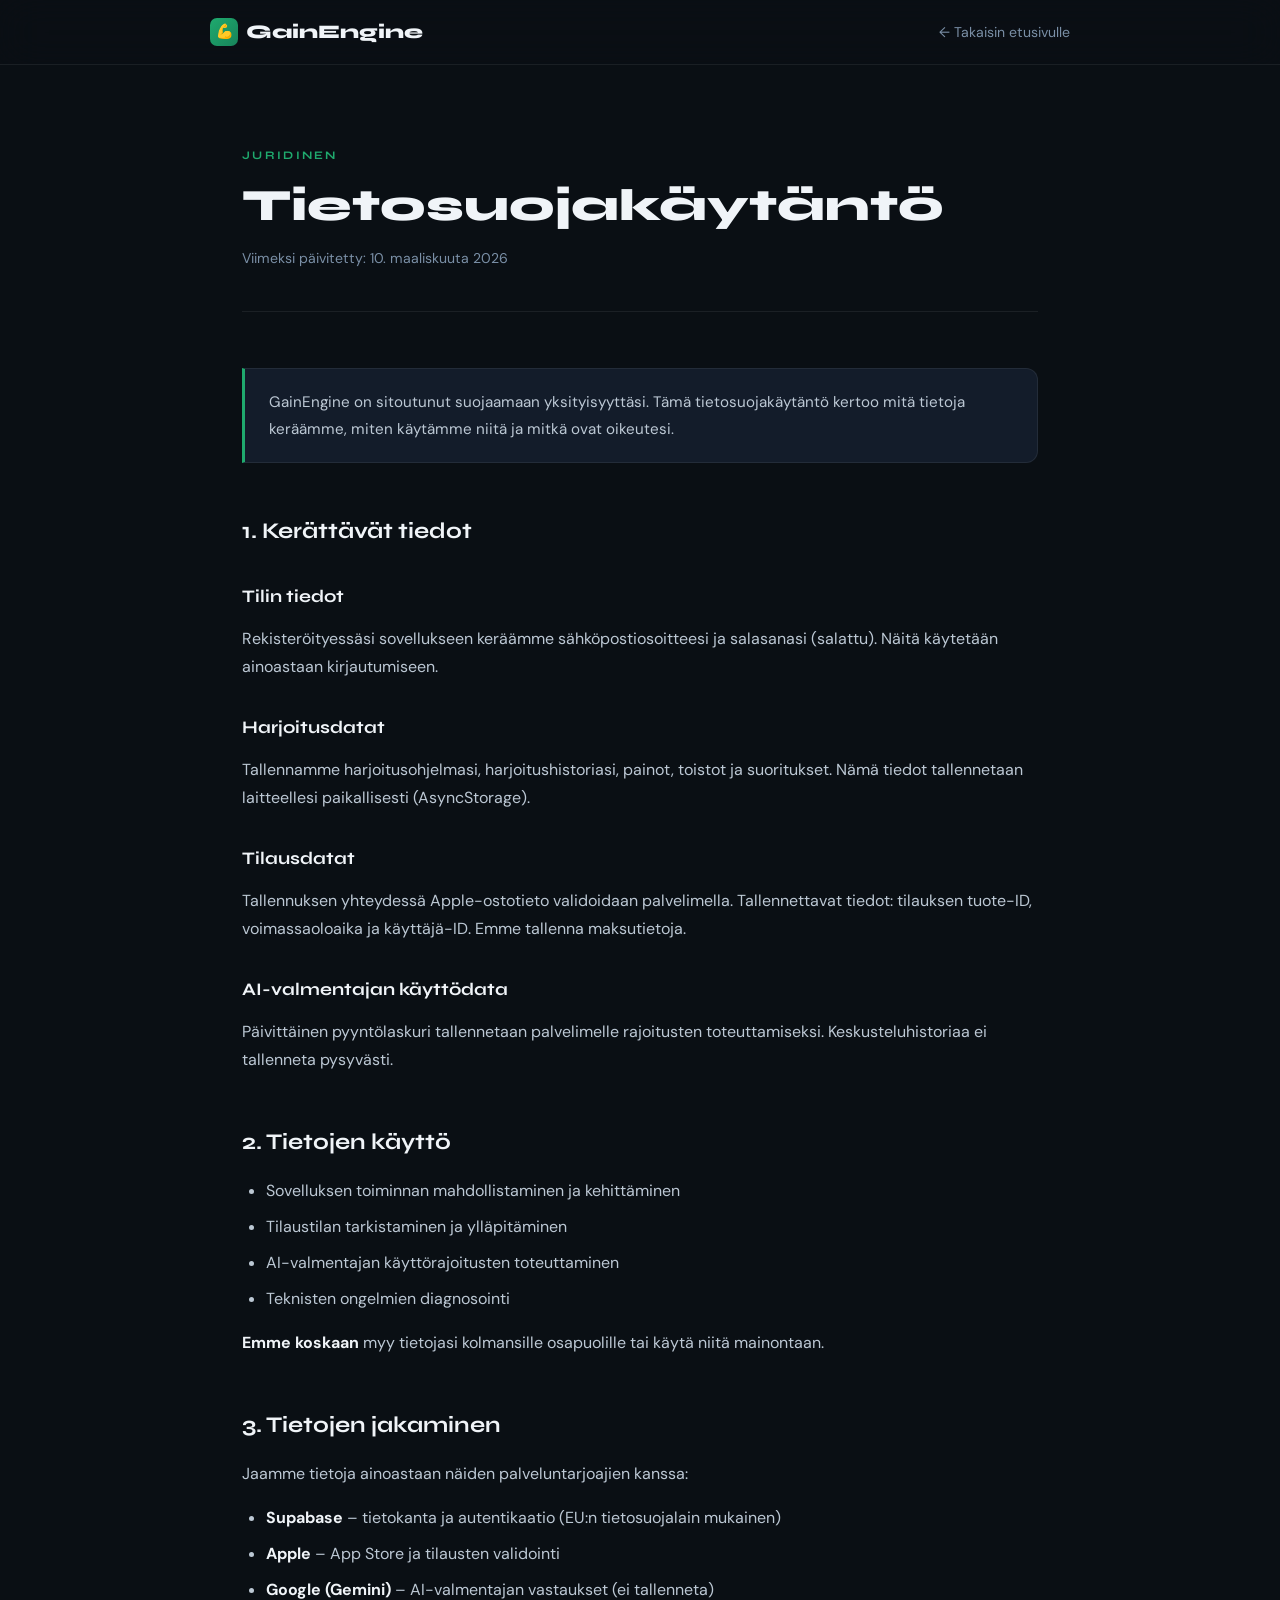
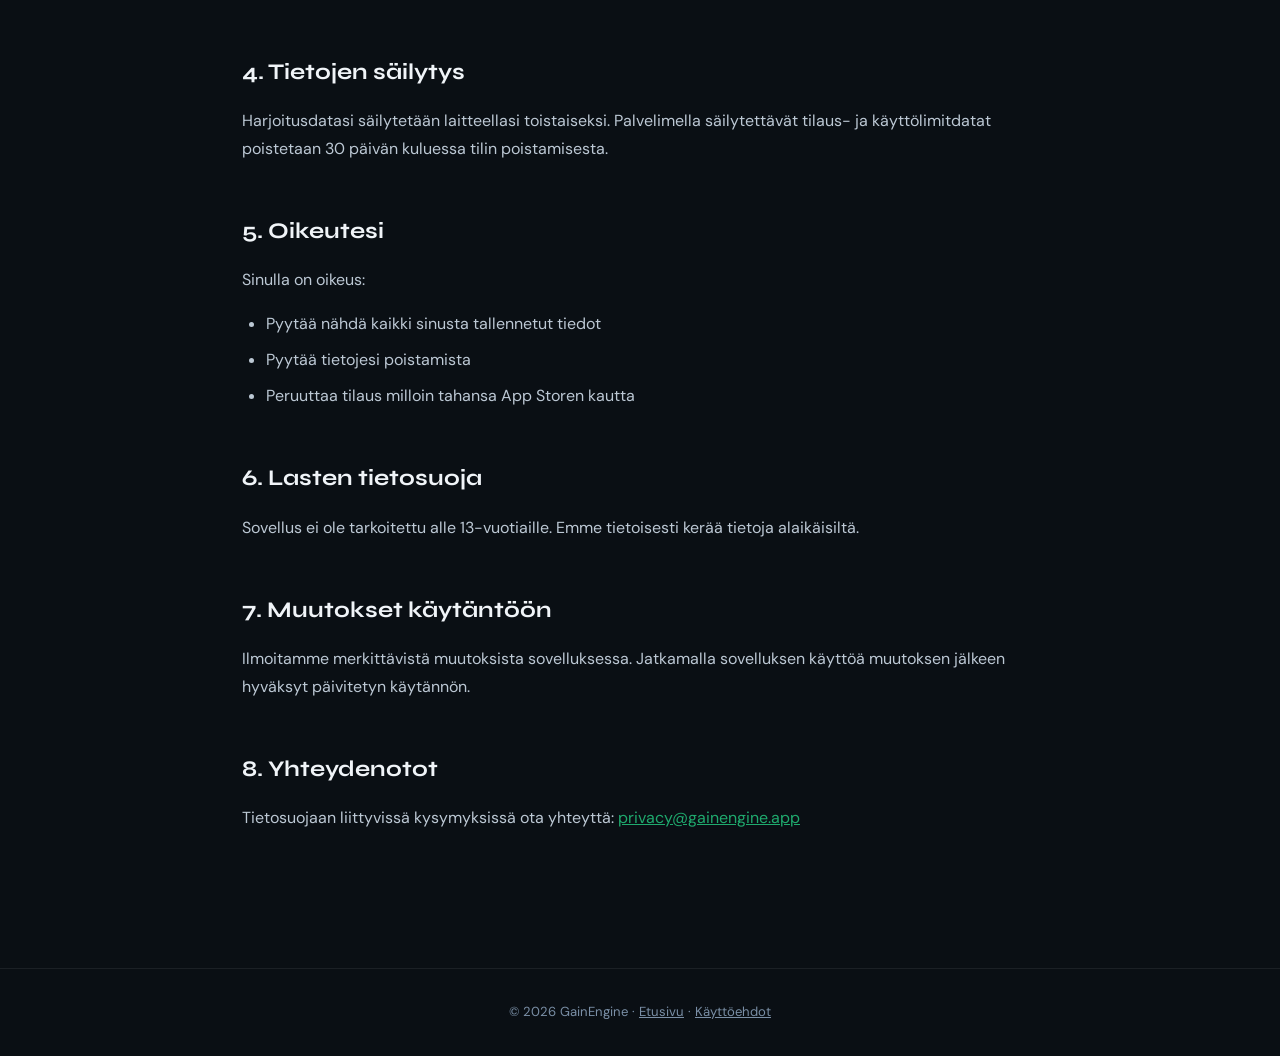
==== privacy.html @ b8f7d321 "Add files via upload" ====
<!DOCTYPE html>
<html lang="fi">
<head>
  <meta charset="UTF-8" />
  <meta name="viewport" content="width=device-width, initial-scale=1.0" />
  <title>Tietosuojakäytäntö – GainEngine</title>
  <link rel="preconnect" href="https://fonts.googleapis.com" />
  <link rel="preconnect" href="https://fonts.gstatic.com" crossorigin />
  <link href="https://fonts.googleapis.com/css2?family=Syne:wght@400;600;700;800&family=DM+Sans:ital,wght@0,300;0,400;0,500;1,300&display=swap" rel="stylesheet" />
  <style>
    *, *::before, *::after { box-sizing: border-box; margin: 0; padding: 0; }
    :root {
      --brand: #1FAA6E; --bg: #0A0F14; --bg2: #0E1520; --card: #131C2A;
      --border: rgba(255,255,255,0.07); --text: #F0F4F8; --muted: #7A8FA6;
      --font-display: 'Syne', sans-serif; --font-body: 'DM Sans', sans-serif;
    }
    body { background: var(--bg); color: var(--text); font-family: var(--font-body); font-size: 16px; line-height: 1.75; }
    nav {
      position: sticky; top: 0; z-index: 100;
      background: rgba(10,15,20,0.9); backdrop-filter: blur(20px);
      border-bottom: 1px solid var(--border); padding: 0 32px;
    }
    .nav-inner { max-width: 860px; margin: 0 auto; display: flex; align-items: center; justify-content: space-between; height: 64px; }
    .nav-logo { font-family: var(--font-display); font-size: 1.2rem; font-weight: 800; color: var(--text); text-decoration: none; display: flex; align-items: center; gap: 8px; }
    .nav-logo-icon { width: 28px; height: 28px; border-radius: 7px; background: linear-gradient(135deg, var(--brand), #17835A); display: flex; align-items: center; justify-content: center; font-size: 14px; }
    .back-link { color: var(--muted); text-decoration: none; font-size: 0.88rem; display: flex; align-items: center; gap: 6px; transition: color 0.2s; }
    .back-link:hover { color: var(--text); }
    .doc-wrap { max-width: 860px; margin: 0 auto; padding: 80px 32px 120px; }
    .doc-header { margin-bottom: 56px; padding-bottom: 40px; border-bottom: 1px solid var(--border); }
    .doc-tag { font-family: var(--font-display); font-size: 0.72rem; font-weight: 700; letter-spacing: 0.2em; text-transform: uppercase; color: var(--brand); margin-bottom: 16px; }
    .doc-header h1 { font-family: var(--font-display); font-size: 2.8rem; font-weight: 800; line-height: 1.1; margin-bottom: 16px; }
    .doc-meta { color: var(--muted); font-size: 0.88rem; }
    .doc-body h2 { font-family: var(--font-display); font-size: 1.4rem; font-weight: 700; margin: 48px 0 16px; color: var(--text); }
    .doc-body h3 { font-family: var(--font-display); font-size: 1.1rem; font-weight: 700; margin: 32px 0 12px; color: var(--text); }
    .doc-body p { color: #BCC8D4; margin-bottom: 16px; }
    .doc-body ul { padding-left: 24px; margin-bottom: 16px; }
    .doc-body li { color: #BCC8D4; margin-bottom: 8px; }
    .doc-body a { color: var(--brand); }
    .doc-body strong { color: var(--text); }
    .info-box { background: var(--card); border: 1px solid var(--border); border-left: 3px solid var(--brand); border-radius: 0 12px 12px 0; padding: 20px 24px; margin: 24px 0; }
    .info-box p { margin: 0; color: #BCC8D4; font-size: 0.95rem; }
    footer { border-top: 1px solid var(--border); padding: 32px; text-align: center; color: var(--muted); font-size: 0.82rem; }
    footer a { color: var(--muted); }
  </style>
</head>
<body>
  <nav>
    <div class="nav-inner">
      <a href="index.html" class="nav-logo">
        <div class="nav-logo-icon">💪</div>
        GainEngine
      </a>
      <a href="index.html" class="back-link">← Takaisin etusivulle</a>
    </div>
  </nav>

  <div class="doc-wrap">
    <div class="doc-header">
      <div class="doc-tag">Juridinen</div>
      <h1>Tietosuojakäytäntö</h1>
      <div class="doc-meta">Viimeksi päivitetty: 10. maaliskuuta 2026</div>
    </div>

    <div class="doc-body">
      <div class="info-box">
        <p>GainEngine on sitoutunut suojaamaan yksityisyyttäsi. Tämä tietosuojakäytäntö kertoo mitä tietoja keräämme, miten käytämme niitä ja mitkä ovat oikeutesi.</p>
      </div>

      <h2>1. Kerättävät tiedot</h2>
      <h3>Tilin tiedot</h3>
      <p>Rekisteröityessäsi sovellukseen keräämme sähköpostiosoitteesi ja salasanasi (salattu). Näitä käytetään ainoastaan kirjautumiseen.</p>

      <h3>Harjoitusdatat</h3>
      <p>Tallennamme harjoitusohjelmasi, harjoitushistoriasi, painot, toistot ja suoritukset. Nämä tiedot tallennetaan laitteellesi paikallisesti (AsyncStorage).</p>

      <h3>Tilausdatat</h3>
      <p>Tallennuksen yhteydessä Apple-ostotieto validoidaan palvelimella. Tallennettavat tiedot: tilauksen tuote-ID, voimassaoloaika ja käyttäjä-ID. Emme tallenna maksutietoja.</p>

      <h3>AI-valmentajan käyttödata</h3>
      <p>Päivittäinen pyyntölaskuri tallennetaan palvelimelle rajoitusten toteuttamiseksi. Keskusteluhistoriaa ei tallenneta pysyvästi.</p>

      <h2>2. Tietojen käyttö</h2>
      <ul>
        <li>Sovelluksen toiminnan mahdollistaminen ja kehittäminen</li>
        <li>Tilaustilan tarkistaminen ja ylläpitäminen</li>
        <li>AI-valmentajan käyttörajoitusten toteuttaminen</li>
        <li>Teknisten ongelmien diagnosointi</li>
      </ul>
      <p><strong>Emme koskaan</strong> myy tietojasi kolmansille osapuolille tai käytä niitä mainontaan.</p>

      <h2>3. Tietojen jakaminen</h2>
      <p>Jaamme tietoja ainoastaan näiden palveluntarjoajien kanssa:</p>
      <ul>
        <li><strong>Supabase</strong> – tietokanta ja autentikaatio (EU:n tietosuojalain mukainen)</li>
        <li><strong>Apple</strong> – App Store ja tilausten validointi</li>
        <li><strong>Google (Gemini)</strong> – AI-valmentajan vastaukset (ei tallenneta)</li>
      </ul>

      <h2>4. Tietojen säilytys</h2>
      <p>Harjoitusdatasi säilytetään laitteellasi toistaiseksi. Palvelimella säilytettävät tilaus- ja käyttölimitdatat poistetaan 30 päivän kuluessa tilin poistamisesta.</p>

      <h2>5. Oikeutesi</h2>
      <p>Sinulla on oikeus:</p>
      <ul>
        <li>Pyytää nähdä kaikki sinusta tallennetut tiedot</li>
        <li>Pyytää tietojesi poistamista</li>
        <li>Peruuttaa tilaus milloin tahansa App Storen kautta</li>
      </ul>

      <h2>6. Lasten tietosuoja</h2>
      <p>Sovellus ei ole tarkoitettu alle 13-vuotiaille. Emme tietoisesti kerää tietoja alaikäisiltä.</p>

      <h2>7. Muutokset käytäntöön</h2>
      <p>Ilmoitamme merkittävistä muutoksista sovelluksessa. Jatkamalla sovelluksen käyttöä muutoksen jälkeen hyväksyt päivitetyn käytännön.</p>

      <h2>8. Yhteydenotot</h2>
      <p>Tietosuojaan liittyvissä kysymyksissä ota yhteyttä: <a href="mailto:privacy@gainengine.app">privacy@gainengine.app</a></p>
    </div>
  </div>

  <footer>
    <p>© 2026 GainEngine · <a href="index.html">Etusivu</a> · <a href="terms.html">Käyttöehdot</a></p>
  </footer>
</body>
</html>
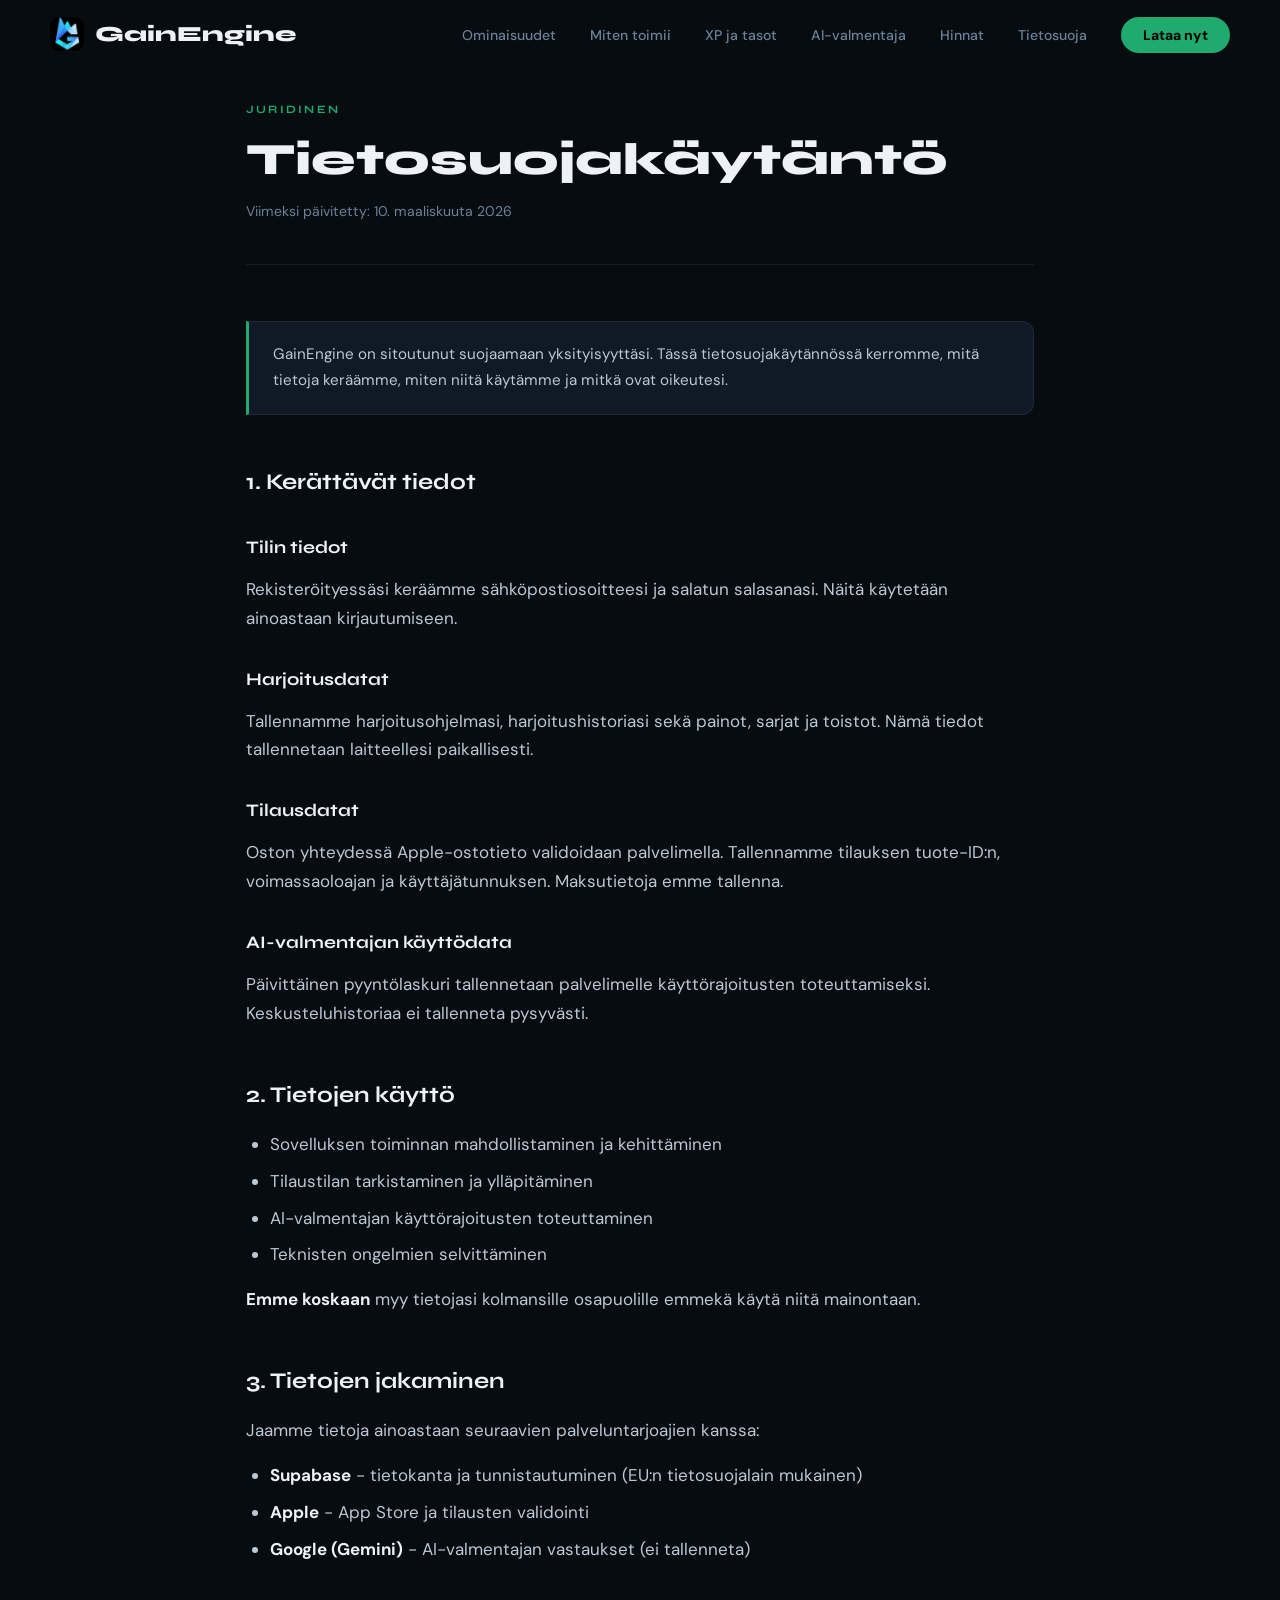
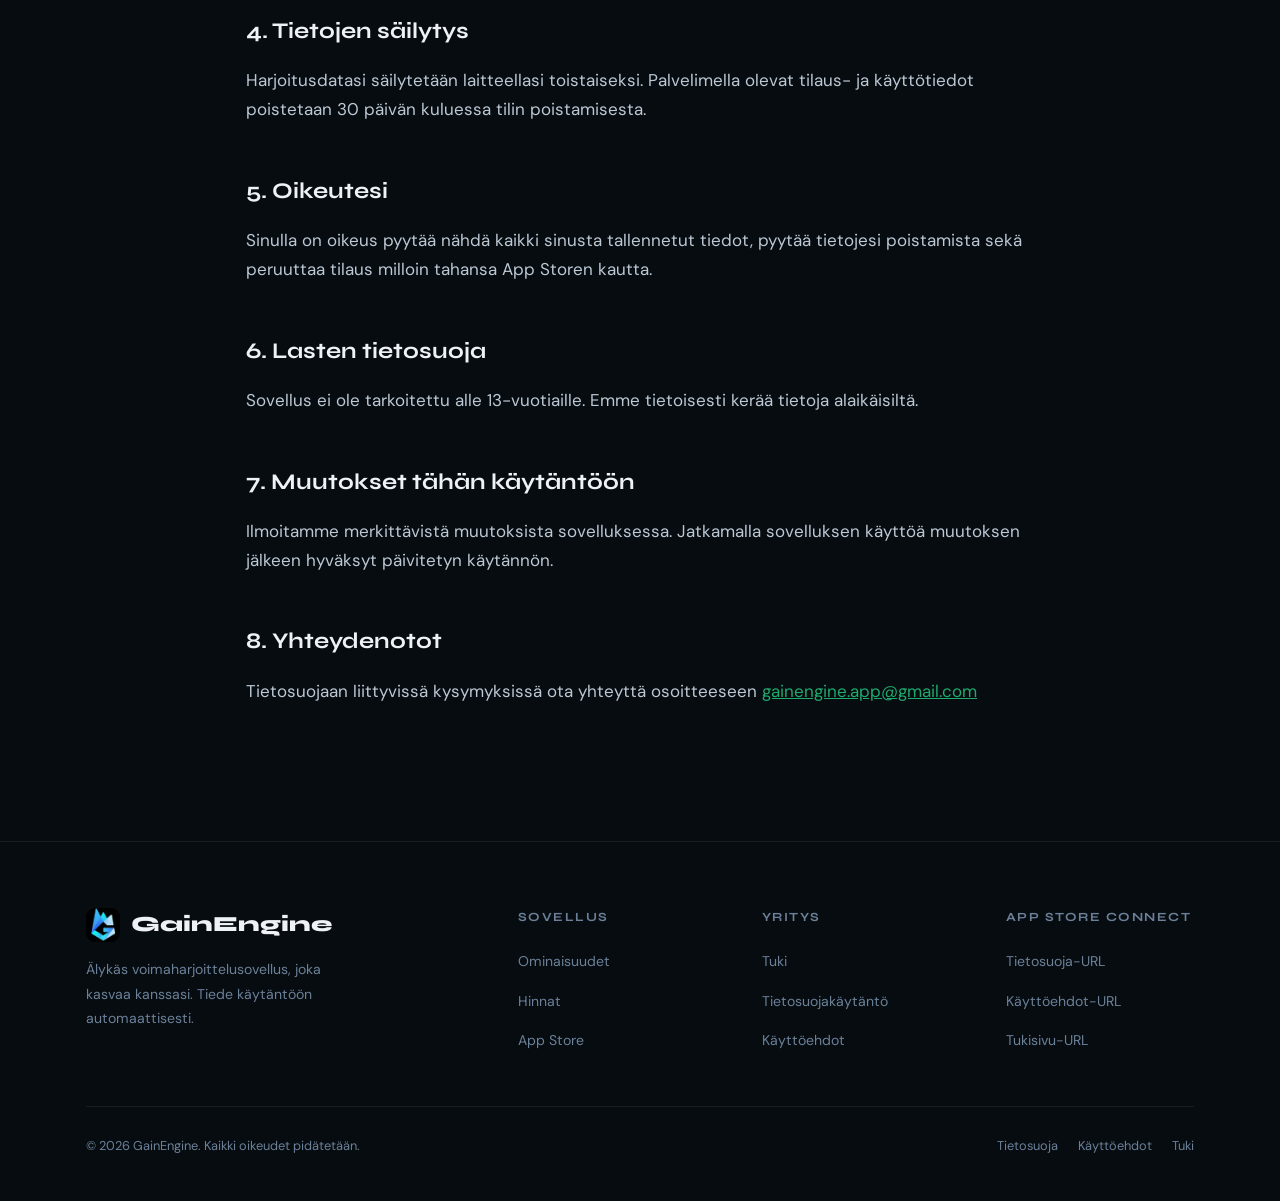
==== commit bdb7fc0a: "Add GainEngine website" ====
--- a/privacy.html
+++ b/privacy.html
@@ -1,125 +1,192 @@
 <!DOCTYPE html>
 <html lang="fi">
 <head>
-  <meta charset="UTF-8" />
-  <meta name="viewport" content="width=device-width, initial-scale=1.0" />
-  <title>Tietosuojakäytäntö – GainEngine</title>
-  <link rel="preconnect" href="https://fonts.googleapis.com" />
-  <link rel="preconnect" href="https://fonts.gstatic.com" crossorigin />
-  <link href="https://fonts.googleapis.com/css2?family=Syne:wght@400;600;700;800&family=DM+Sans:ital,wght@0,300;0,400;0,500;1,300&display=swap" rel="stylesheet" />
+  <meta charset="UTF-8"/><meta name="viewport" content="width=device-width, initial-scale=1.0"/>
+  <title>Tietosuojakäytäntö - GainEngine</title>
+  <link rel="preconnect" href="https://fonts.googleapis.com"/>
+  <link rel="preconnect" href="https://fonts.gstatic.com" crossorigin/>
+  <link href="https://fonts.googleapis.com/css2?family=Syne:wght@400;700;800&family=DM+Sans:opsz,wght@9..40,400;9..40,500&display=swap" rel="stylesheet"/>
   <style>
     *, *::before, *::after { box-sizing: border-box; margin: 0; padding: 0; }
     :root {
-      --brand: #1FAA6E; --bg: #0A0F14; --bg2: #0E1520; --card: #131C2A;
-      --border: rgba(255,255,255,0.07); --text: #F0F4F8; --muted: #7A8FA6;
-      --font-display: 'Syne', sans-serif; --font-body: 'DM Sans', sans-serif;
+      --green: #1FAA6E; --green-dim: #17835A; --bg: #070C10; --bg2: #0C1520;
+      --card: #0F1A26; --card2: #131F2E; --border: rgba(255,255,255,0.07);
+      --text: #EEF2F7; --muted: #6B8099; --gold: #F59E0B;
+      --fh: 'Syne', sans-serif; --fb: 'DM Sans', sans-serif; --r: 18px; --max: 1180px;
     }
-    body { background: var(--bg); color: var(--text); font-family: var(--font-body); font-size: 16px; line-height: 1.75; }
-    nav {
-      position: sticky; top: 0; z-index: 100;
-      background: rgba(10,15,20,0.9); backdrop-filter: blur(20px);
-      border-bottom: 1px solid var(--border); padding: 0 32px;
-    }
-    .nav-inner { max-width: 860px; margin: 0 auto; display: flex; align-items: center; justify-content: space-between; height: 64px; }
-    .nav-logo { font-family: var(--font-display); font-size: 1.2rem; font-weight: 800; color: var(--text); text-decoration: none; display: flex; align-items: center; gap: 8px; }
-    .nav-logo-icon { width: 28px; height: 28px; border-radius: 7px; background: linear-gradient(135deg, var(--brand), #17835A); display: flex; align-items: center; justify-content: center; font-size: 14px; }
-    .back-link { color: var(--muted); text-decoration: none; font-size: 0.88rem; display: flex; align-items: center; gap: 6px; transition: color 0.2s; }
-    .back-link:hover { color: var(--text); }
-    .doc-wrap { max-width: 860px; margin: 0 auto; padding: 80px 32px 120px; }
+    html { scroll-behavior: smooth; }
+    body { background: var(--bg); color: var(--text); font-family: var(--fb); font-size: 17px; line-height: 1.7; overflow-x: hidden; }
+    .container { max-width: var(--max); margin: 0 auto; padding: 0 36px; }
+    strong { color: var(--text); }
+    a { transition: color 0.2s; }
+
+    /* nav */
+    #nav { position: fixed; top: 0; left: 0; right: 0; z-index: 200; padding: 0 36px; transition: background 0.4s, border-color 0.4s; }
+    #nav.scrolled { background: rgba(7,12,16,0.92); backdrop-filter: blur(24px); border-bottom: 1px solid var(--border); }
+    .nav-in { max-width: var(--max); margin: 0 auto; display: flex; align-items: center; justify-content: space-between; height: 68px; }
+    .logo { display: flex; align-items: center; gap: 11px; text-decoration: none; color: var(--text); font-family: var(--fh); font-size: 1.35rem; font-weight: 800; }
+    .logo img { width: 34px; height: 34px; border-radius: 9px; object-fit: cover; }
+    .nav-links { display: flex; align-items: center; gap: 34px; list-style: none; }
+    .nav-links a { color: var(--muted); text-decoration: none; font-size: 0.88rem; font-weight: 500; }
+    .nav-links a:hover { color: var(--text); }
+    .nav-links .nl-cta { background: var(--green); color: #000 !important; padding: 9px 22px; border-radius: 50px; font-weight: 700 !important; }
+    .nav-links .nl-cta:hover { background: #22BB79; }
+
+    /* footer */
+    footer { border-top: 1px solid var(--border); padding: 64px 0 44px; }
+    .foot-in { display: grid; grid-template-columns: 2fr 1fr 1fr 1fr; gap: 56px; margin-bottom: 52px; }
+    .foot-brand p { color: var(--muted); font-size: 0.88rem; max-width: 280px; line-height: 1.75; margin-top: 14px; }
+    .foot-col h4 { font-family: var(--fh); font-size: 0.78rem; font-weight: 700; text-transform: uppercase; letter-spacing: 0.12em; color: var(--muted); margin-bottom: 18px; }
+    .foot-col ul { list-style: none; display: flex; flex-direction: column; gap: 11px; }
+    .foot-col a { color: var(--muted); text-decoration: none; font-size: 0.88rem; }
+    .foot-col a:hover { color: var(--text); }
+    .foot-btm { display: flex; align-items: center; justify-content: space-between; padding-top: 28px; border-top: 1px solid var(--border); font-size: 0.8rem; color: var(--muted); }
+    .foot-btm-links { display: flex; gap: 20px; }
+    .foot-btm-links a { color: var(--muted); text-decoration: none; }
+    .foot-btm-links a:hover { color: var(--text); }
+
+    /* buttons */
+    .btn { display: inline-flex; align-items: center; justify-content: center; gap: 10px; font-family: var(--fh); font-weight: 700; text-decoration: none; border-radius: 50px; border: none; cursor: pointer; transition: all 0.22s; }
+    .btn-primary { background: var(--green); color: #000; padding: 17px 34px; font-size: 1rem; box-shadow: 0 0 48px rgba(31,170,110,0.35); }
+    .btn-primary:hover { background: #22BB79; transform: translateY(-2px); }
+    .btn-apple { background: #000; color: #fff; padding: 14px 28px; font-size: 0.95rem; border: 1px solid rgba(255,255,255,0.15); }
+    .btn-apple:hover { background: #111; transform: translateY(-2px); }
+    .btn-apple svg { width: 22px; height: 22px; flex-shrink: 0; }
+    .btn-ghost { color: var(--muted); padding: 14px 24px; font-size: 0.9rem; border: 1px solid var(--border); }
+    .btn-ghost:hover { color: var(--text); border-color: rgba(255,255,255,0.18); }
+
+    /* doc pages */
+    .doc-wrap { max-width: 860px; margin: 0 auto; padding: 100px 36px 120px; }
+    .doc-tag { font-family: var(--fh); font-size: 0.7rem; font-weight: 700; letter-spacing: 0.2em; text-transform: uppercase; color: var(--green); margin-bottom: 16px; }
     .doc-header { margin-bottom: 56px; padding-bottom: 40px; border-bottom: 1px solid var(--border); }
-    .doc-tag { font-family: var(--font-display); font-size: 0.72rem; font-weight: 700; letter-spacing: 0.2em; text-transform: uppercase; color: var(--brand); margin-bottom: 16px; }
-    .doc-header h1 { font-family: var(--font-display); font-size: 2.8rem; font-weight: 800; line-height: 1.1; margin-bottom: 16px; }
+    .doc-header h1 { font-family: var(--fh); font-size: 2.8rem; font-weight: 800; line-height: 1.1; margin-bottom: 16px; }
     .doc-meta { color: var(--muted); font-size: 0.88rem; }
-    .doc-body h2 { font-family: var(--font-display); font-size: 1.4rem; font-weight: 700; margin: 48px 0 16px; color: var(--text); }
-    .doc-body h3 { font-family: var(--font-display); font-size: 1.1rem; font-weight: 700; margin: 32px 0 12px; color: var(--text); }
+    .doc-body h2 { font-family: var(--fh); font-size: 1.4rem; font-weight: 700; margin: 48px 0 16px; }
+    .doc-body h3 { font-family: var(--fh); font-size: 1.1rem; font-weight: 700; margin: 32px 0 12px; }
     .doc-body p { color: #BCC8D4; margin-bottom: 16px; }
     .doc-body ul { padding-left: 24px; margin-bottom: 16px; }
     .doc-body li { color: #BCC8D4; margin-bottom: 8px; }
-    .doc-body a { color: var(--brand); }
+    .doc-body a { color: var(--green); }
     .doc-body strong { color: var(--text); }
-    .info-box { background: var(--card); border: 1px solid var(--border); border-left: 3px solid var(--brand); border-radius: 0 12px 12px 0; padding: 20px 24px; margin: 24px 0; }
+    .info-box { background: var(--card); border: 1px solid var(--border); border-left: 3px solid var(--green); border-radius: 0 12px 12px 0; padding: 20px 24px; margin: 24px 0; }
     .info-box p { margin: 0; color: #BCC8D4; font-size: 0.95rem; }
-    footer { border-top: 1px solid var(--border); padding: 32px; text-align: center; color: var(--muted); font-size: 0.82rem; }
-    footer a { color: var(--muted); }
-  </style>
+
+    @media (max-width: 640px) {
+      .container { padding: 0 20px; }
+      .nav-links { display: none; }
+      .foot-in { grid-template-columns: 1fr; gap: 32px; }
+      .foot-btm { flex-direction: column; gap: 12px; text-align: center; }
+    }
+</style>
 </head>
 <body>
-  <nav>
-    <div class="nav-inner">
-      <a href="index.html" class="nav-logo">
-        <div class="nav-logo-icon">💪</div>
-        GainEngine
-      </a>
-      <a href="index.html" class="back-link">← Takaisin etusivulle</a>
+
+<nav id="nav">
+  <div class="nav-in">
+    <a href="#" class="logo"><img src="[data-uri]" alt="GainEngine" />GainEngine</a>
+    <ul class="nav-links">
+      <li><a href="index.html#features">Ominaisuudet</a></li>
+      <li><a href="index.html#how">Miten toimii</a></li>
+      <li><a href="index.html#xp">XP ja tasot</a></li>
+      <li><a href="index.html#ai">AI-valmentaja</a></li>
+      <li><a href="index.html#pricing">Hinnat</a></li>
+      <li><a href="privacy.html">Tietosuoja</a></li>
+      <li><a href="https://apps.apple.com/app/gainengine/id6739397539" class="nl-cta">Lataa nyt</a></li>
+    </ul>
+  </div>
+</nav>
+
+<div class="doc-wrap">
+  <div class="doc-header">
+    <div class="doc-tag">Juridinen</div>
+    <h1>Tietosuojakäytäntö</h1>
+    <div class="doc-meta">Viimeksi päivitetty: 10. maaliskuuta 2026</div>
+  </div>
+  <div class="doc-body">
+    <div class="info-box"><p>GainEngine on sitoutunut suojaamaan yksityisyyttäsi. Tässä tietosuojakäytännössä kerromme, mitä tietoja keräämme, miten niitä käytämme ja mitkä ovat oikeutesi.</p></div>
+    <h2>1. Kerättävät tiedot</h2>
+    <h3>Tilin tiedot</h3>
+    <p>Rekisteröityessäsi keräämme sähköpostiosoitteesi ja salatun salasanasi. Näitä käytetään ainoastaan kirjautumiseen.</p>
+    <h3>Harjoitusdatat</h3>
+    <p>Tallennamme harjoitusohjelmasi, harjoitushistoriasi sekä painot, sarjat ja toistot. Nämä tiedot tallennetaan laitteellesi paikallisesti.</p>
+    <h3>Tilausdatat</h3>
+    <p>Oston yhteydessä Apple-ostotieto validoidaan palvelimella. Tallennamme tilauksen tuote-ID:n, voimassaoloajan ja käyttäjätunnuksen. Maksutietoja emme tallenna.</p>
+    <h3>AI-valmentajan käyttödata</h3>
+    <p>Päivittäinen pyyntölaskuri tallennetaan palvelimelle käyttörajoitusten toteuttamiseksi. Keskusteluhistoriaa ei tallenneta pysyvästi.</p>
+    <h2>2. Tietojen käyttö</h2>
+    <ul>
+      <li>Sovelluksen toiminnan mahdollistaminen ja kehittäminen</li>
+      <li>Tilaustilan tarkistaminen ja ylläpitäminen</li>
+      <li>AI-valmentajan käyttörajoitusten toteuttaminen</li>
+      <li>Teknisten ongelmien selvittäminen</li>
+    </ul>
+    <p><strong>Emme koskaan</strong> myy tietojasi kolmansille osapuolille emmekä käytä niitä mainontaan.</p>
+    <h2>3. Tietojen jakaminen</h2>
+    <p>Jaamme tietoja ainoastaan seuraavien palveluntarjoajien kanssa:</p>
+    <ul>
+      <li><strong>Supabase</strong> - tietokanta ja tunnistautuminen (EU:n tietosuojalain mukainen)</li>
+      <li><strong>Apple</strong> - App Store ja tilausten validointi</li>
+      <li><strong>Google (Gemini)</strong> - AI-valmentajan vastaukset (ei tallenneta)</li>
+    </ul>
+    <h2>4. Tietojen säilytys</h2>
+    <p>Harjoitusdatasi säilytetään laitteellasi toistaiseksi. Palvelimella olevat tilaus- ja käyttötiedot poistetaan 30 päivän kuluessa tilin poistamisesta.</p>
+    <h2>5. Oikeutesi</h2>
+    <p>Sinulla on oikeus pyytää nähdä kaikki sinusta tallennetut tiedot, pyytää tietojesi poistamista sekä peruuttaa tilaus milloin tahansa App Storen kautta.</p>
+    <h2>6. Lasten tietosuoja</h2>
+    <p>Sovellus ei ole tarkoitettu alle 13-vuotiaille. Emme tietoisesti kerää tietoja alaikäisiltä.</p>
+    <h2>7. Muutokset tähän käytäntöön</h2>
+    <p>Ilmoitamme merkittävistä muutoksista sovelluksessa. Jatkamalla sovelluksen käyttöä muutoksen jälkeen hyväksyt päivitetyn käytännön.</p>
+    <h2>8. Yhteydenotot</h2>
+    <p>Tietosuojaan liittyvissä kysymyksissä ota yhteyttä osoitteeseen <a href="mailto:gainengine.app@gmail.com">gainengine.app@gmail.com</a></p>
+  </div>
+</div>
+
+<footer>
+  <div class="container">
+    <div class="foot-in">
+      <div class="foot-brand">
+        <a href="index.html" class="logo"><img src="[data-uri]" alt="GainEngine" />GainEngine</a>
+        <p>Älykäs voimaharjoittelusovellus, joka kasvaa kanssasi. Tiede käytäntöön automaattisesti.</p>
+      </div>
+      <div class="foot-col">
+        <h4>Sovellus</h4>
+        <ul>
+          <li><a href="index.html#features">Ominaisuudet</a></li>
+          <li><a href="index.html#pricing">Hinnat</a></li>
+          <li><a href="https://apps.apple.com/app/gainengine/id6739397539">App Store</a></li>
+        </ul>
+      </div>
+      <div class="foot-col">
+        <h4>Yritys</h4>
+        <ul>
+          <li><a href="support.html">Tuki</a></li>
+          <li><a href="privacy.html">Tietosuojakäytäntö</a></li>
+          <li><a href="terms.html">Käyttöehdot</a></li>
+        </ul>
+      </div>
+      <div class="foot-col">
+        <h4>App Store Connect</h4>
+        <ul>
+          <li><a href="privacy.html">Tietosuoja-URL</a></li>
+          <li><a href="terms.html">Käyttöehdot-URL</a></li>
+          <li><a href="support.html">Tukisivu-URL</a></li>
+        </ul>
+      </div>
     </div>
-  </nav>
-
-  <div class="doc-wrap">
-    <div class="doc-header">
-      <div class="doc-tag">Juridinen</div>
-      <h1>Tietosuojakäytäntö</h1>
-      <div class="doc-meta">Viimeksi päivitetty: 10. maaliskuuta 2026</div>
-    </div>
-
-    <div class="doc-body">
-      <div class="info-box">
-        <p>GainEngine on sitoutunut suojaamaan yksityisyyttäsi. Tämä tietosuojakäytäntö kertoo mitä tietoja keräämme, miten käytämme niitä ja mitkä ovat oikeutesi.</p>
+    <div class="foot-btm">
+      <span>© 2026 GainEngine. Kaikki oikeudet pidätetään.</span>
+      <div class="foot-btm-links">
+        <a href="privacy.html">Tietosuoja</a>
+        <a href="terms.html">Käyttöehdot</a>
+        <a href="support.html">Tuki</a>
       </div>
-
-      <h2>1. Kerättävät tiedot</h2>
-      <h3>Tilin tiedot</h3>
-      <p>Rekisteröityessäsi sovellukseen keräämme sähköpostiosoitteesi ja salasanasi (salattu). Näitä käytetään ainoastaan kirjautumiseen.</p>
-
-      <h3>Harjoitusdatat</h3>
-      <p>Tallennamme harjoitusohjelmasi, harjoitushistoriasi, painot, toistot ja suoritukset. Nämä tiedot tallennetaan laitteellesi paikallisesti (AsyncStorage).</p>
-
-      <h3>Tilausdatat</h3>
-      <p>Tallennuksen yhteydessä Apple-ostotieto validoidaan palvelimella. Tallennettavat tiedot: tilauksen tuote-ID, voimassaoloaika ja käyttäjä-ID. Emme tallenna maksutietoja.</p>
-
-      <h3>AI-valmentajan käyttödata</h3>
-      <p>Päivittäinen pyyntölaskuri tallennetaan palvelimelle rajoitusten toteuttamiseksi. Keskusteluhistoriaa ei tallenneta pysyvästi.</p>
-
-      <h2>2. Tietojen käyttö</h2>
-      <ul>
-        <li>Sovelluksen toiminnan mahdollistaminen ja kehittäminen</li>
-        <li>Tilaustilan tarkistaminen ja ylläpitäminen</li>
-        <li>AI-valmentajan käyttörajoitusten toteuttaminen</li>
-        <li>Teknisten ongelmien diagnosointi</li>
-      </ul>
-      <p><strong>Emme koskaan</strong> myy tietojasi kolmansille osapuolille tai käytä niitä mainontaan.</p>
-
-      <h2>3. Tietojen jakaminen</h2>
-      <p>Jaamme tietoja ainoastaan näiden palveluntarjoajien kanssa:</p>
-      <ul>
-        <li><strong>Supabase</strong> – tietokanta ja autentikaatio (EU:n tietosuojalain mukainen)</li>
-        <li><strong>Apple</strong> – App Store ja tilausten validointi</li>
-        <li><strong>Google (Gemini)</strong> – AI-valmentajan vastaukset (ei tallenneta)</li>
-      </ul>
-
-      <h2>4. Tietojen säilytys</h2>
-      <p>Harjoitusdatasi säilytetään laitteellasi toistaiseksi. Palvelimella säilytettävät tilaus- ja käyttölimitdatat poistetaan 30 päivän kuluessa tilin poistamisesta.</p>
-
-      <h2>5. Oikeutesi</h2>
-      <p>Sinulla on oikeus:</p>
-      <ul>
-        <li>Pyytää nähdä kaikki sinusta tallennetut tiedot</li>
-        <li>Pyytää tietojesi poistamista</li>
-        <li>Peruuttaa tilaus milloin tahansa App Storen kautta</li>
-      </ul>
-
-      <h2>6. Lasten tietosuoja</h2>
-      <p>Sovellus ei ole tarkoitettu alle 13-vuotiaille. Emme tietoisesti kerää tietoja alaikäisiltä.</p>
-
-      <h2>7. Muutokset käytäntöön</h2>
-      <p>Ilmoitamme merkittävistä muutoksista sovelluksessa. Jatkamalla sovelluksen käyttöä muutoksen jälkeen hyväksyt päivitetyn käytännön.</p>
-
-      <h2>8. Yhteydenotot</h2>
-      <p>Tietosuojaan liittyvissä kysymyksissä ota yhteyttä: <a href="mailto:privacy@gainengine.app">privacy@gainengine.app</a></p>
     </div>
   </div>
+</footer>
+<script>
+  const nav = document.getElementById('nav');
+  addEventListener('scroll', () => nav.classList.toggle('scrolled', scrollY > 20), {passive:true});
+</script>
 
-  <footer>
-    <p>© 2026 GainEngine · <a href="index.html">Etusivu</a> · <a href="terms.html">Käyttöehdot</a></p>
-  </footer>
 </body>
-</html>
+</html>
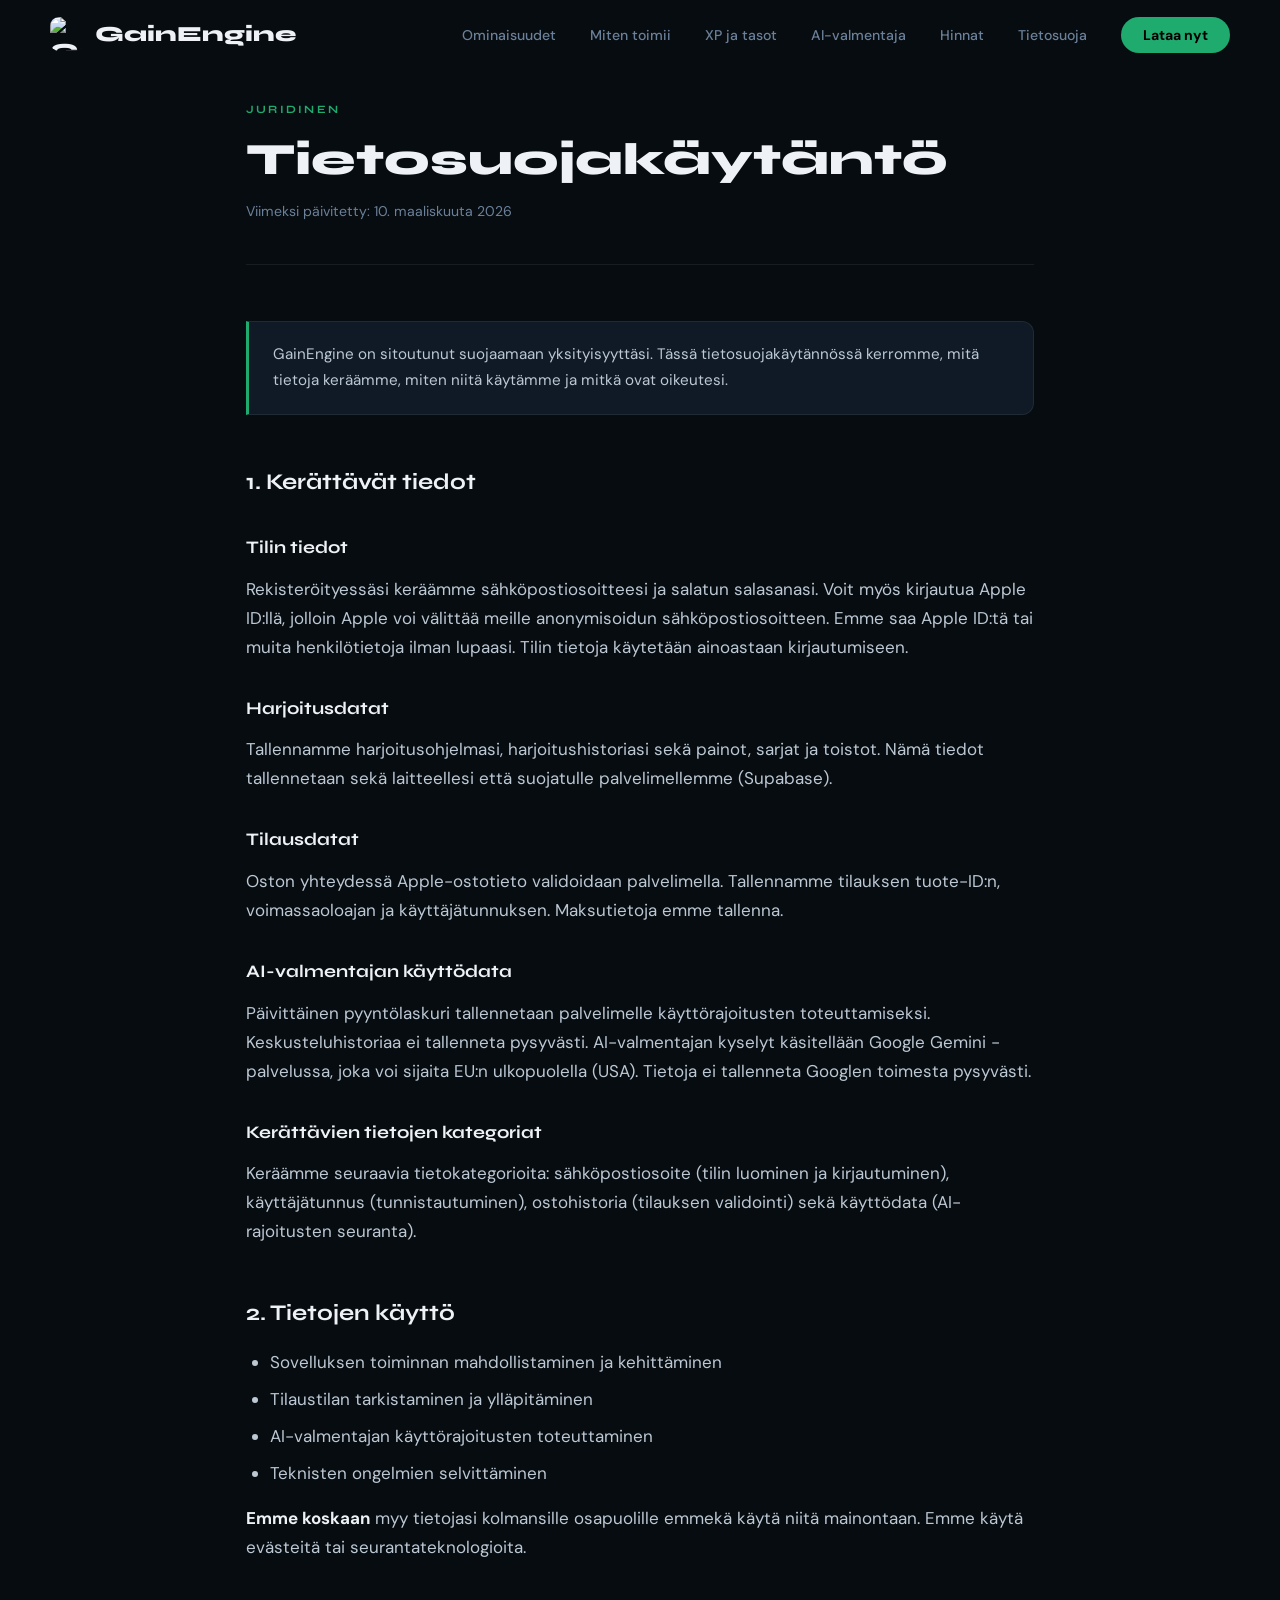
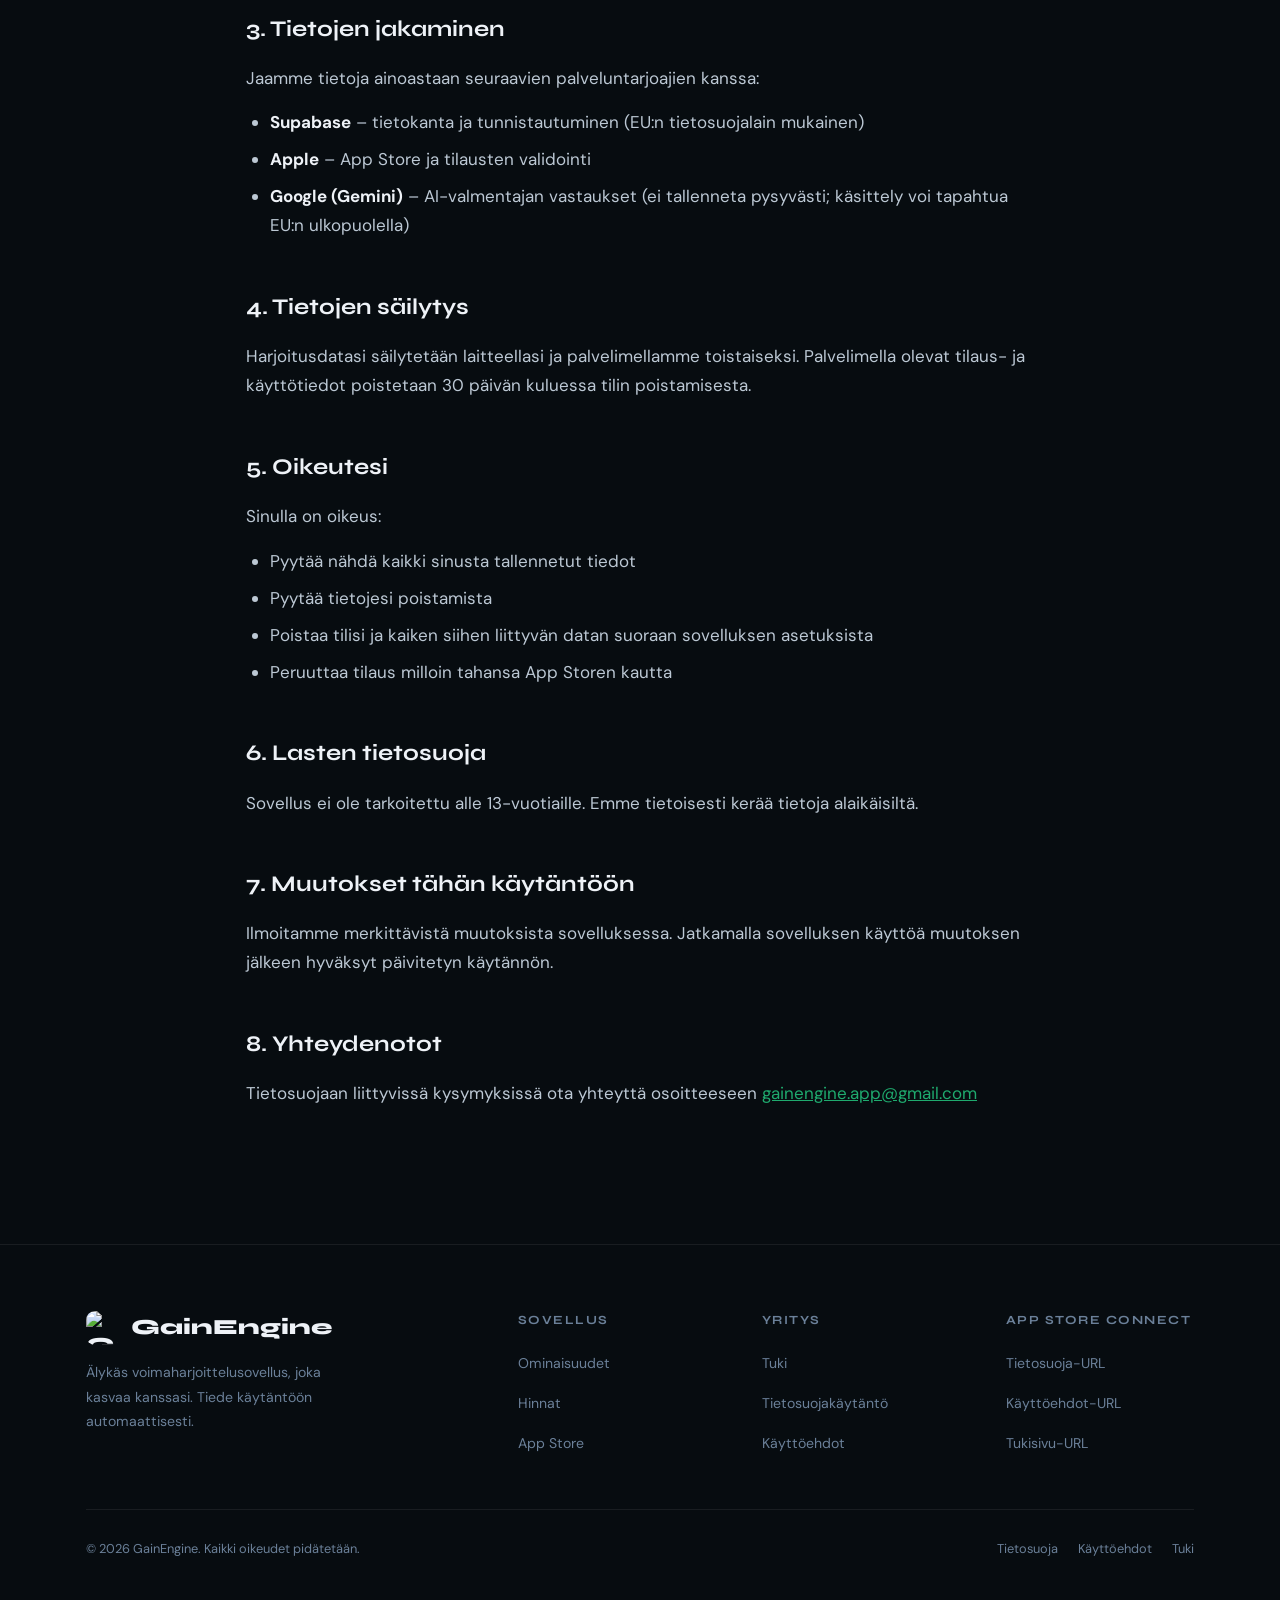
==== commit 91140b4b: "ff" ====
--- a/privacy.html
+++ b/privacy.html
@@ -83,7 +83,7 @@
 
 <nav id="nav">
   <div class="nav-in">
-    <a href="#" class="logo"><img src="[data-uri]" alt="GainEngine" />GainEngine</a>
+    <a href="#" class="logo"><img src="[data-uri]" alt="GainEngine" />GainEngine</a>
     <ul class="nav-links">
       <li><a href="index.html#features">Ominaisuudet</a></li>
       <li><a href="index.html#how">Miten toimii</a></li>
@@ -104,15 +104,24 @@
   </div>
   <div class="doc-body">
     <div class="info-box"><p>GainEngine on sitoutunut suojaamaan yksityisyyttäsi. Tässä tietosuojakäytännössä kerromme, mitä tietoja keräämme, miten niitä käytämme ja mitkä ovat oikeutesi.</p></div>
+
     <h2>1. Kerättävät tiedot</h2>
+
     <h3>Tilin tiedot</h3>
-    <p>Rekisteröityessäsi keräämme sähköpostiosoitteesi ja salatun salasanasi. Näitä käytetään ainoastaan kirjautumiseen.</p>
+    <p>Rekisteröityessäsi keräämme sähköpostiosoitteesi ja salatun salasanasi. Voit myös kirjautua Apple ID:llä, jolloin Apple voi välittää meille anonymisoidun sähköpostiosoitteen. Emme saa Apple ID:tä tai muita henkilötietoja ilman lupaasi. Tilin tietoja käytetään ainoastaan kirjautumiseen.</p>
+
     <h3>Harjoitusdatat</h3>
-    <p>Tallennamme harjoitusohjelmasi, harjoitushistoriasi sekä painot, sarjat ja toistot. Nämä tiedot tallennetaan laitteellesi paikallisesti.</p>
+    <p>Tallennamme harjoitusohjelmasi, harjoitushistoriasi sekä painot, sarjat ja toistot. Nämä tiedot tallennetaan sekä laitteellesi että suojatulle palvelimellemme (Supabase).</p>
+
     <h3>Tilausdatat</h3>
     <p>Oston yhteydessä Apple-ostotieto validoidaan palvelimella. Tallennamme tilauksen tuote-ID:n, voimassaoloajan ja käyttäjätunnuksen. Maksutietoja emme tallenna.</p>
+
     <h3>AI-valmentajan käyttödata</h3>
-    <p>Päivittäinen pyyntölaskuri tallennetaan palvelimelle käyttörajoitusten toteuttamiseksi. Keskusteluhistoriaa ei tallenneta pysyvästi.</p>
+    <p>Päivittäinen pyyntölaskuri tallennetaan palvelimelle käyttörajoitusten toteuttamiseksi. Keskusteluhistoriaa ei tallenneta pysyvästi. AI-valmentajan kyselyt käsitellään Google Gemini -palvelussa, joka voi sijaita EU:n ulkopuolella (USA). Tietoja ei tallenneta Googlen toimesta pysyvästi.</p>
+
+    <h3>Kerättävien tietojen kategoriat</h3>
+    <p>Keräämme seuraavia tietokategorioita: sähköpostiosoite (tilin luominen ja kirjautuminen), käyttäjätunnus (tunnistautuminen), ostohistoria (tilauksen validointi) sekä käyttödata (AI-rajoitusten seuranta).</p>
+
     <h2>2. Tietojen käyttö</h2>
     <ul>
       <li>Sovelluksen toiminnan mahdollistaminen ja kehittäminen</li>
@@ -120,22 +129,34 @@
       <li>AI-valmentajan käyttörajoitusten toteuttaminen</li>
       <li>Teknisten ongelmien selvittäminen</li>
     </ul>
-    <p><strong>Emme koskaan</strong> myy tietojasi kolmansille osapuolille emmekä käytä niitä mainontaan.</p>
+    <p><strong>Emme koskaan</strong> myy tietojasi kolmansille osapuolille emmekä käytä niitä mainontaan. Emme käytä evästeitä tai seurantateknologioita.</p>
+
     <h2>3. Tietojen jakaminen</h2>
     <p>Jaamme tietoja ainoastaan seuraavien palveluntarjoajien kanssa:</p>
     <ul>
-      <li><strong>Supabase</strong> - tietokanta ja tunnistautuminen (EU:n tietosuojalain mukainen)</li>
-      <li><strong>Apple</strong> - App Store ja tilausten validointi</li>
-      <li><strong>Google (Gemini)</strong> - AI-valmentajan vastaukset (ei tallenneta)</li>
-    </ul>
+      <li><strong>Supabase</strong> – tietokanta ja tunnistautuminen (EU:n tietosuojalain mukainen)</li>
+      <li><strong>Apple</strong> – App Store ja tilausten validointi</li>
+      <li><strong>Google (Gemini)</strong> – AI-valmentajan vastaukset (ei tallenneta pysyvästi; käsittely voi tapahtua EU:n ulkopuolella)</li>
+    </ul>
+
     <h2>4. Tietojen säilytys</h2>
-    <p>Harjoitusdatasi säilytetään laitteellasi toistaiseksi. Palvelimella olevat tilaus- ja käyttötiedot poistetaan 30 päivän kuluessa tilin poistamisesta.</p>
+    <p>Harjoitusdatasi säilytetään laitteellasi ja palvelimellamme toistaiseksi. Palvelimella olevat tilaus- ja käyttötiedot poistetaan 30 päivän kuluessa tilin poistamisesta.</p>
+
     <h2>5. Oikeutesi</h2>
-    <p>Sinulla on oikeus pyytää nähdä kaikki sinusta tallennetut tiedot, pyytää tietojesi poistamista sekä peruuttaa tilaus milloin tahansa App Storen kautta.</p>
+    <p>Sinulla on oikeus:</p>
+    <ul>
+      <li>Pyytää nähdä kaikki sinusta tallennetut tiedot</li>
+      <li>Pyytää tietojesi poistamista</li>
+      <li>Poistaa tilisi ja kaiken siihen liittyvän datan suoraan sovelluksen asetuksista</li>
+      <li>Peruuttaa tilaus milloin tahansa App Storen kautta</li>
+    </ul>
+
     <h2>6. Lasten tietosuoja</h2>
     <p>Sovellus ei ole tarkoitettu alle 13-vuotiaille. Emme tietoisesti kerää tietoja alaikäisiltä.</p>
+
     <h2>7. Muutokset tähän käytäntöön</h2>
     <p>Ilmoitamme merkittävistä muutoksista sovelluksessa. Jatkamalla sovelluksen käyttöä muutoksen jälkeen hyväksyt päivitetyn käytännön.</p>
+
     <h2>8. Yhteydenotot</h2>
     <p>Tietosuojaan liittyvissä kysymyksissä ota yhteyttä osoitteeseen <a href="mailto:gainengine.app@gmail.com">gainengine.app@gmail.com</a></p>
   </div>
@@ -145,7 +166,7 @@
   <div class="container">
     <div class="foot-in">
       <div class="foot-brand">
-        <a href="index.html" class="logo"><img src="[data-uri]" alt="GainEngine" />GainEngine</a>
+        <a href="index.html" class="logo"><img src="[data-uri]" alt="GainEngine" />GainEngine</a>
         <p>Älykäs voimaharjoittelusovellus, joka kasvaa kanssasi. Tiede käytäntöön automaattisesti.</p>
       </div>
       <div class="foot-col">
